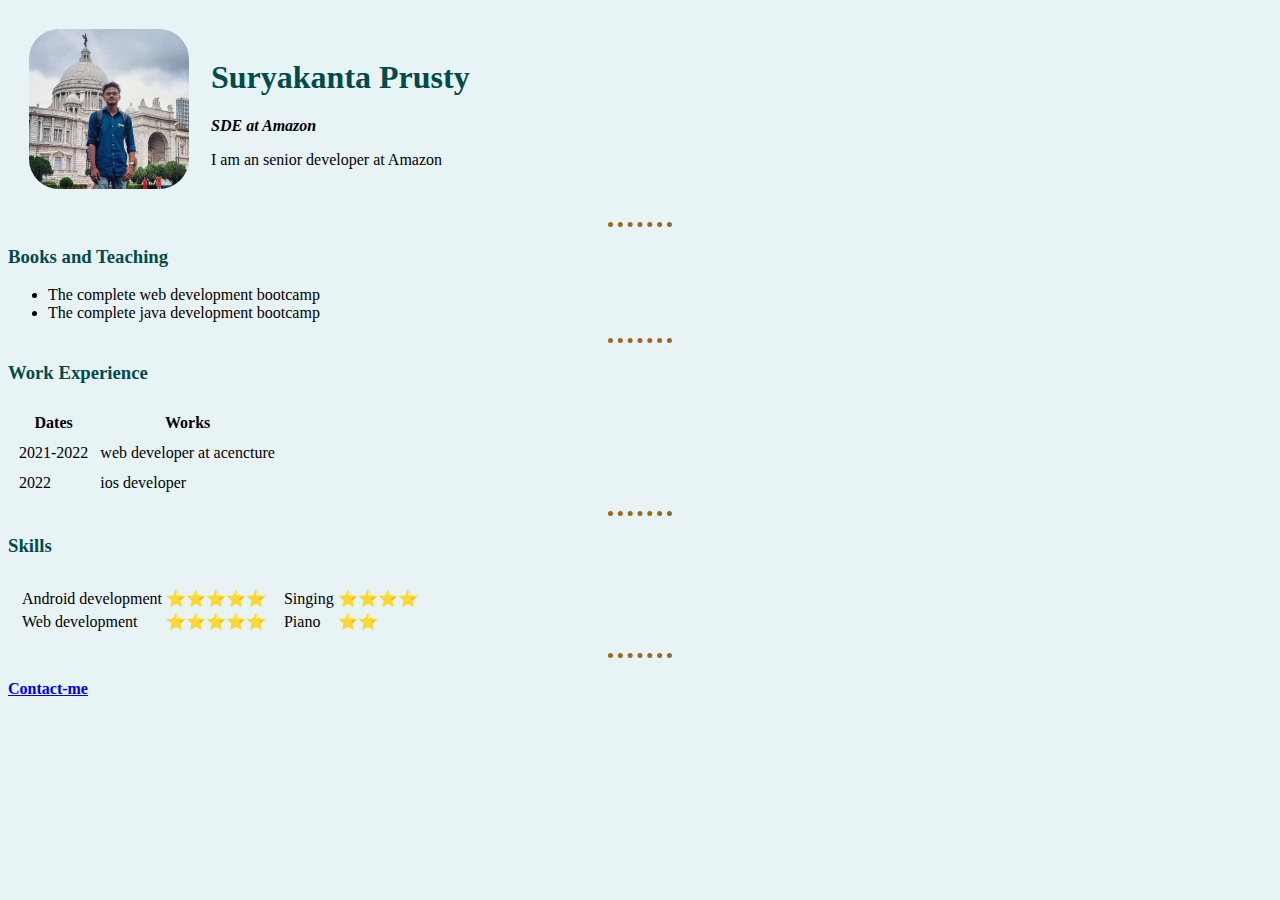
==== index.html @ 9561dbd8 "Update index.html" ====
<!DOCTYPE html>
<html lang="en">
<head>
  <meta charset="UTF-8">
  <meta http-equiv="X-UA-Compatible" content="IE=edge">
  <meta name="viewport" content="width=device-width, initial-scale=1.0">
  <title>Surya Profile</title>
  <link rel="stylesheet" href="CSS/style.css">
</head>
<body >

  <table cellspacing="20">
    <tr>
      <td><img class="profile" width="160px" src="images/surya profile.jpg" alt="profile image"></td>
      <td>  <h1>Suryakanta Prusty</h1>
        <em><strong><p>SDE at Amazon</p></strong></em>
        <p>I am an senior developer at Amazon</p>
      </td>
    </tr>
  </table>

  <hr>
  <h3>Books and Teaching</h3>
  <ul>
    <li>
      The complete web development bootcamp
    </li>
    <li>
      The complete java development bootcamp
    </li>
  </ul>
  <hr>

  <h3>Work Experience</h3>
  <table cellspacing="10px">
    <thead>
      <th>
        Dates
      </th>
      <th>
        Works
      </th>
    </thead>
    <tbody>
      <tr>
        <td>2021-2022</td>
        <td>web developer at acencture</td>
      </tr>
      <tr>
        <td>
          2022
        </td>
        <td>
          ios developer
        </td>
      </tr>
    </tbody>
  </table>
  <hr>
<h3>Skills</h3>
<table cellspacing="10px">
  <tr>
    <td>
      <table>
        <tr>
          <td>Android development</td>
          <td>⭐⭐⭐⭐⭐</td>
        </tr>
        <tr>
          <td>Web development</td>
          <td>⭐⭐⭐⭐⭐</td>
        </tr>
      </table>
    </td>
    <td>
      <table>
        <tr>
          <td>Singing</td>
          <td>⭐⭐⭐⭐</td>
        </tr>
        <tr>
          <td>Piano</td>
          <td>⭐⭐</td>
        </tr>
      </table>
    </td>
  </tr>
</table>

<hr>
<h4><a href="contact-me.html"> Contact-me</a></h4>
</body>
</html>
---- CSS/style.css ----
body{
    background-color:#e8f3f5;
  }
.profile{
    border-radius:30px;
  }
  hr{
    background-color: white;
    border-style: dotted none none;
    width: 5%;
    border-color: rgb(161, 101, 29);
    border-width: 5px;
    background-color:#e8f3f5;
  }
  h1{
    color: rgb(2, 75, 75);
  }
  h3{
    color: rgb(2, 75, 75);
  }
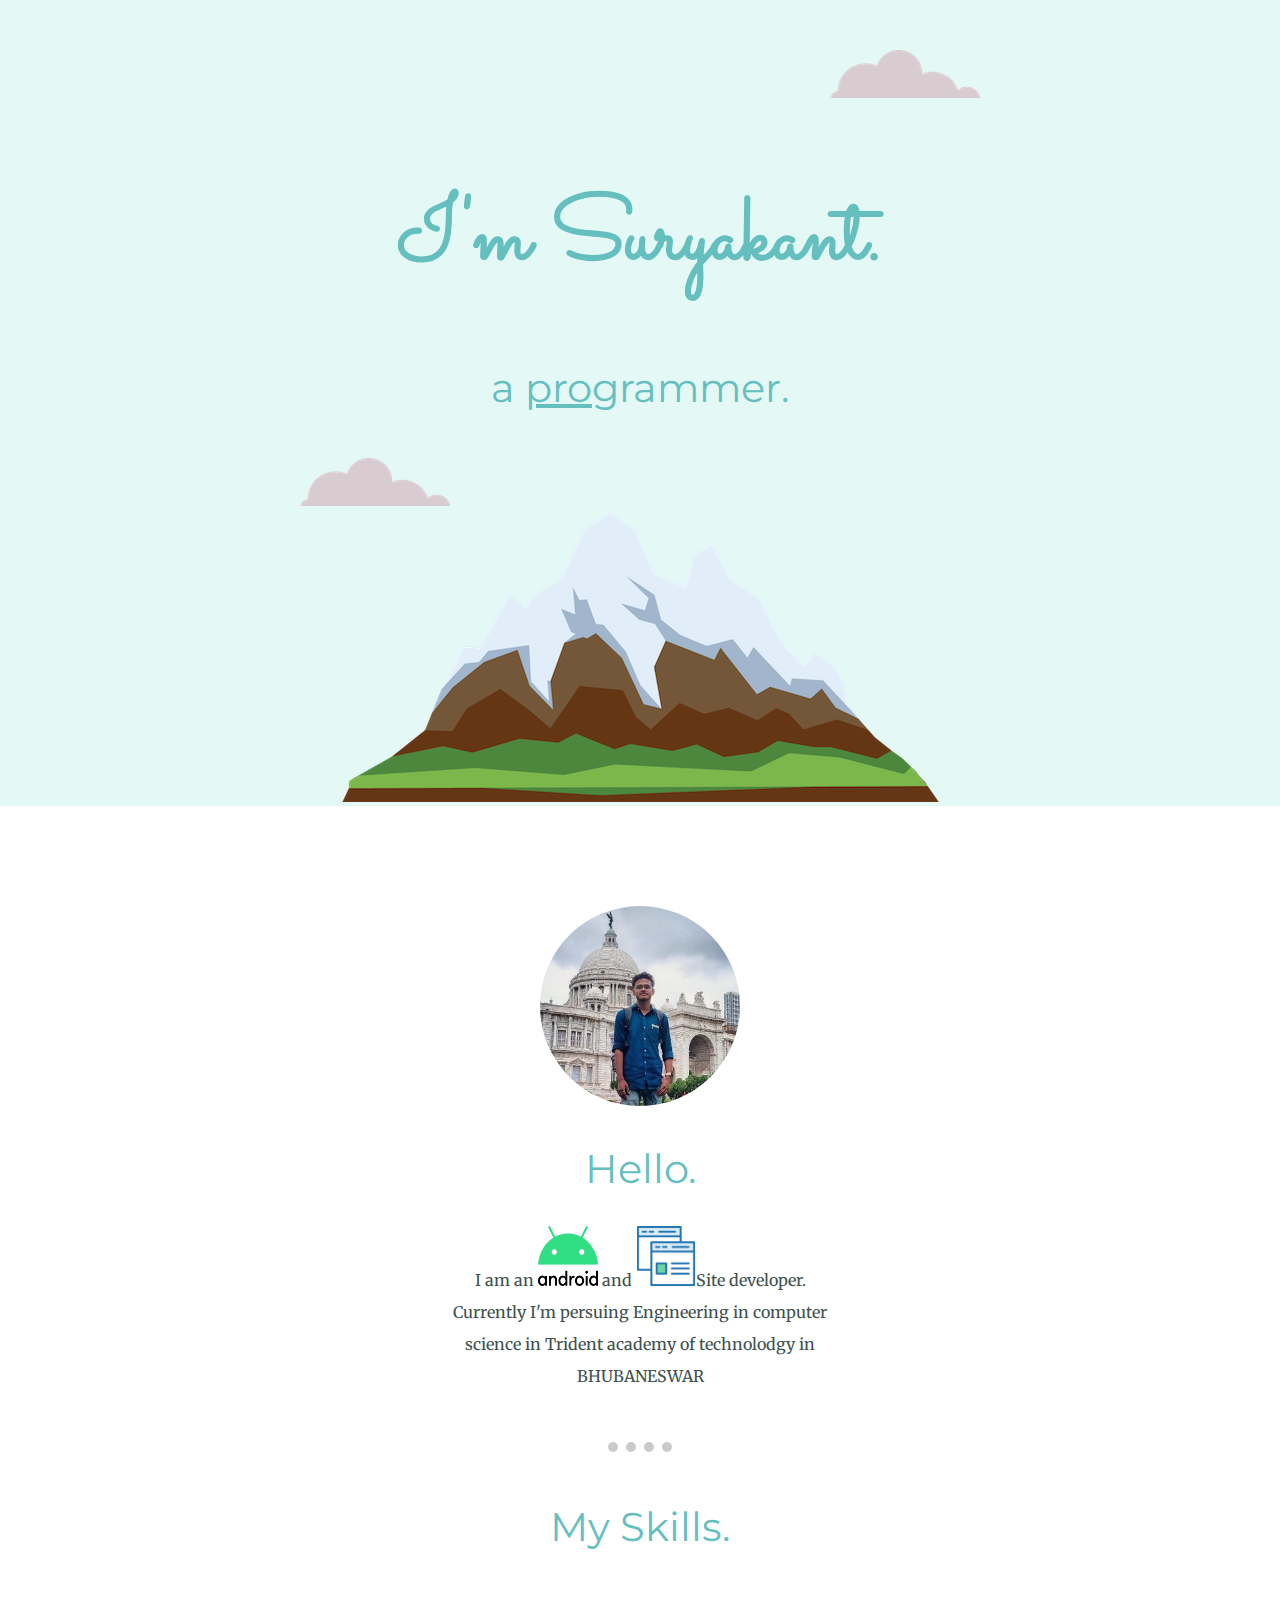
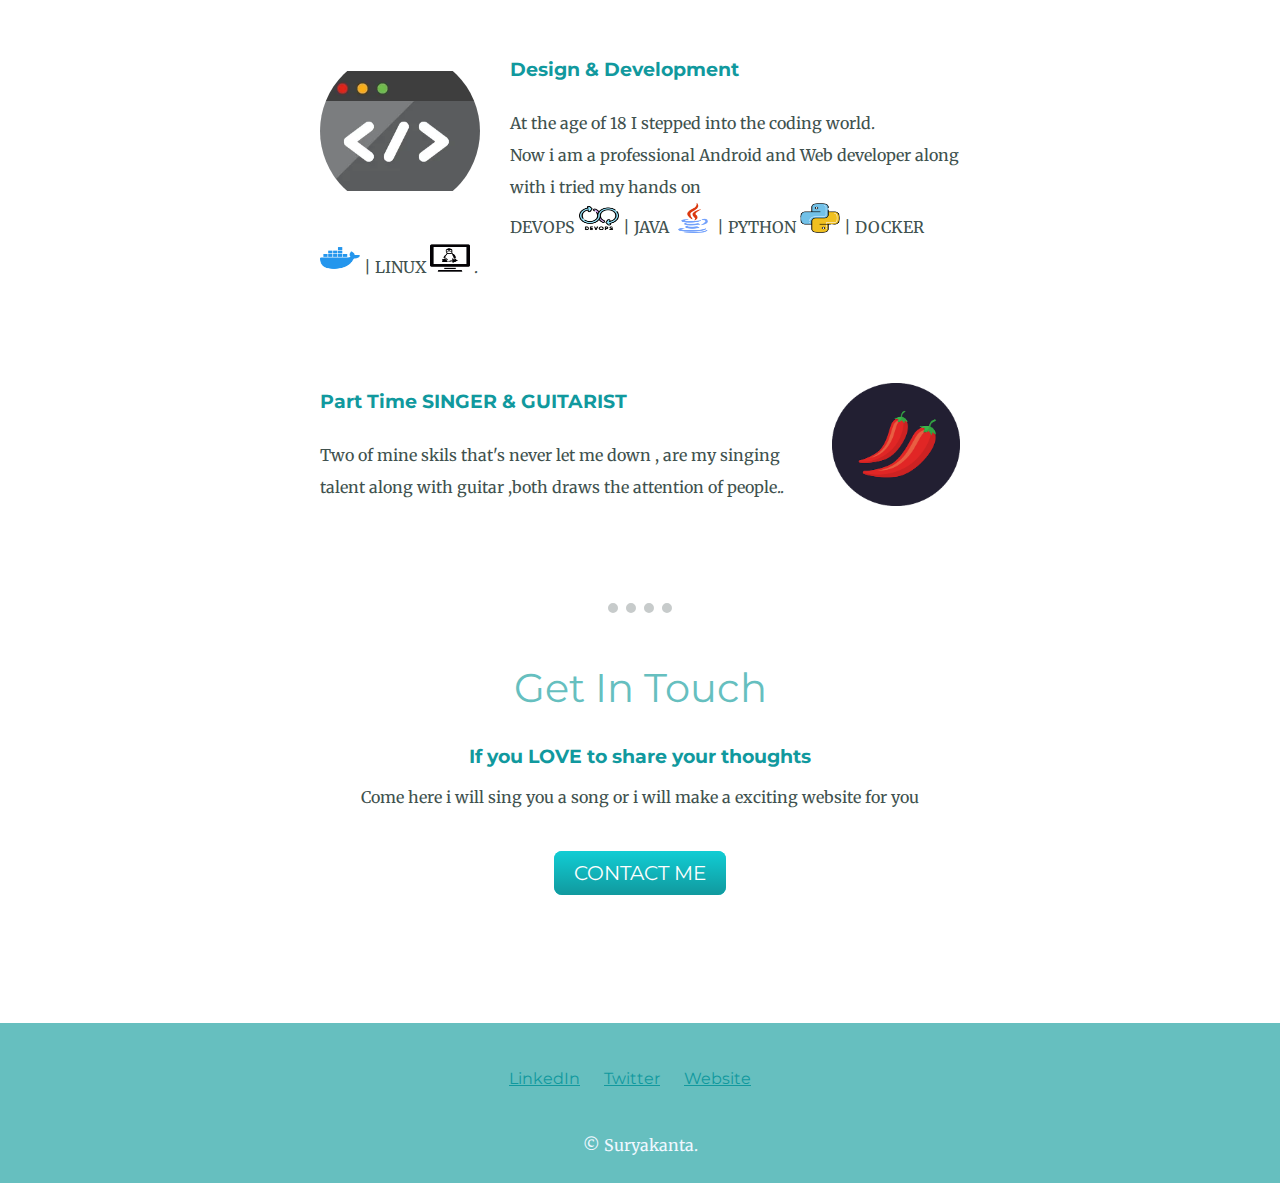
==== commit c77275bd: "Add files via upload" ====
--- a/index.html
+++ b/index.html
@@ -1,95 +1,79 @@
 <!DOCTYPE html>
 <html lang="en">
+
 <head>
-  <meta charset="UTF-8">
-  <meta http-equiv="X-UA-Compatible" content="IE=edge">
-  <meta name="viewport" content="width=device-width, initial-scale=1.0">
-  <title>Surya Profile</title>
-  <link rel="stylesheet" href="CSS/style.css">
+    <meta charset="UTF-8">
+    <meta http-equiv="X-UA-Compatible" content="IE=edge">
+    <meta name="viewport" content="width=device-width, initial-scale=1.0">
+    <title>Surya Personal Site</title>
+    <link rel="stylesheet" href="css/style.css">
+    <link rel="icon" href="favicon.ico?v=3">
+    <link rel="preconnect" href="https://fonts.googleapis.com">
+    <link rel="preconnect" href="https://fonts.gstatic.com" crossorigin>
+    <link href="https://fonts.googleapis.com/css2?family=Merriweather&family=Montserrat&family=Sacramento&display=swap"
+        rel="stylesheet">
 </head>
-<body >
 
-  <table cellspacing="20">
-    <tr>
-      <td><img class="profile" width="160px" src="images/surya profile.jpg" alt="profile image"></td>
-      <td>  <h1>Suryakanta Prusty</h1>
-        <em><strong><p>SDE at Amazon</p></strong></em>
-        <p>I am an senior developer at Amazon</p>
-      </td>
-    </tr>
-  </table>
+<body>
+    <div class="top-container">
+        <img class="top-cloud" src="Images/cloud.png" alt="cloud-img">
+        <h1>
+            I'm Suryakant.
+        </h1>
+        <h2>
+            a <span>pro</span>grammer.
+        </h2>
 
-  <hr>
-  <h3>Books and Teaching</h3>
-  <ul>
-    <li>
-      The complete web development bootcamp
-    </li>
-    <li>
-      The complete java development bootcamp
-    </li>
-  </ul>
-  <hr>
-
-  <h3>Work Experience</h3>
-  <table cellspacing="10px">
-    <thead>
-      <th>
-        Dates
-      </th>
-      <th>
-        Works
-      </th>
-    </thead>
-    <tbody>
-      <tr>
-        <td>2021-2022</td>
-        <td>web developer at acencture</td>
-      </tr>
-      <tr>
-        <td>
-          2022
-        </td>
-        <td>
-          ios developer
-        </td>
-      </tr>
-    </tbody>
-  </table>
-  <hr>
-<h3>Skills</h3>
-<table cellspacing="10px">
-  <tr>
-    <td>
-      <table>
-        <tr>
-          <td>Android development</td>
-          <td>⭐⭐⭐⭐⭐</td>
-        </tr>
-        <tr>
-          <td>Web development</td>
-          <td>⭐⭐⭐⭐⭐</td>
-        </tr>
-      </table>
-    </td>
-    <td>
-      <table>
-        <tr>
-          <td>Singing</td>
-          <td>⭐⭐⭐⭐</td>
-        </tr>
-        <tr>
-          <td>Piano</td>
-          <td>⭐⭐</td>
-        </tr>
-      </table>
-    </td>
-  </tr>
-</table>
-
-<hr>
-<h4><a href="contact-me.html"> Contact-me</a></h4>
-</body>
-</html>
+        <img class="bottom-cloud" src="Images/cloud.png" alt="cloud-img">
+        <img src="Images/mountain.png" alt="mountain-img">
+    </div>
+    <div class="middle-container">
+        <div class="profile">
+            <img id="surya-dp" src="Images/surya profile.jpg" alt="Surya-Profile">
+            <h2>Hello.</h2>
+            <p class="intro">I am an <img class="int-icon" src="Images/android-icon.png" alt=""> and <img class="int-icon"
+                    src="Images/browser.png" alt="">Site developer. <br>
+                Currently I'm persuing
+                Engineering in computer science in Trident academy of technolodgy in BHUBANESWAR
+            </p>
+        </div>
+        <hr id="rh1">
+        <div class="skill">
+            <h2>My Skills.</h2>
+            <div class="skill-row">
+                <img class="code-img" src="Images/giphy.webp" alt="">
+                <h3>Design & Development</h3>
+                <p class="code-skill-description">At the age of 18 I stepped into the coding world. <br> Now i am a
+                    professional Android and Web developer along with i tried my hands on <br>DEVOPS <img
+                        class="skill-img" src="Images/devops.png" alt=""> | JAVA <img class="skill-img"
+                        src="Images/java (1).png" alt=""> | PYTHON <img class="skill-img" src="Images/python.png"
+                        alt=""> | DOCKER <img class="skill-img" src="Images/docker.png" alt=""> | LINUX <img
+                        class="skill-img" src="Images/linux-computer.png" alt=""> .</p>
+            </div>
+            <div class="skill-row">
+                <img class="chilly-img" src="Images/chillies.png" alt="">
+                <h3>Part Time SINGER & GUITARIST</h3>
+                <p class="code-skill-description">Two of mine skils that's never let me down , are my singing talent
+                    along with guitar ,both draws the attention of people..</p>
+            </div>
+        </div>
+        <hr>
+        <div class="contact-me">
+            <h2>Get In Touch</h2>
+            <h3>If you LOVE to share your thoughts</h3>
+            <p>Come here i will sing you a song or i will make a exciting website for you</p>
+            <a class="btn" href="mailto:kantasuryas@gmail.com">CONTACT ME</a>
+        </div>
+    </div>
 
 
+    <div class="bottom-container">
+        <a class="footer-link" href="https://www.linkedin.com/in/suryakanta-%E0%A5%A4%E0%A5%A4-aa1542227">LinkedIn</a>
+        <a class="footer-link" href="https://twitter.com/">Twitter</a>
+        <a class="footer-link" href="https://www.appbrewery.co/">Website</a>
+        <p class="copyright">© Suryakanta.</p>
+    </div>
+
+</body>
+
+</html>--- a/css/style.css
+++ b/css/style.css
@@ -0,0 +1,149 @@
+body{
+    margin: 0;
+    text-align: center;
+    font-family: 'Merriweather', serif;
+    color: #40514E;
+}
+h1{
+    font-size: 562.5%;
+    position: relative;
+    font-family: 'Sacramento', cursive;
+    margin: 50px auto 0 auto;
+    line-height: 2;
+    color:  #66BFBF;
+   
+}
+h2{
+    font-family: 'Montserrat', sans-serif;
+    font-size: 2.5rem;
+    font-weight: normal;
+    color:  #66BFBF;
+}
+h3{
+    font-family: 'Montserrat', sans-serif;
+    color: #11999E;
+}
+a{
+     color: #11999E;
+     font-family: 'Montserrat', sans-serif;
+}
+a:hover{
+    color: #e4f9f5;
+
+}
+.top-container{
+    background-color: #e4f9f5;
+    position: relative;
+    padding-top: 100px;
+    
+}
+.middle-container{
+    padding-top: 100px;
+    padding-bottom: 100px;
+    
+}
+.bottom-container{
+   background-color: #66BFBF;
+   height: 160px;
+}
+.bottom-cloud{
+    position: absolute;
+    left: 300px;
+    bottom: 300px;
+}
+.top-cloud{
+    position: absolute;
+    right: 300px;
+    top: 50px;
+}
+#surya-dp{
+    border-radius: 60%;
+    height: 200px;
+    width: 200px;
+}
+.int-icon{
+    height: 60px;
+    width: 60px;
+}
+.skill1{
+    border-radius: 50%;
+
+}
+.skill-img{
+    height: 30px;
+    width: 40px;
+}
+.skill-row{
+    width: 50%;
+    margin: 100px auto 100px auto;
+    text-align: left;
+    line-height:2;
+}
+.code-img{
+    width: 25%;
+    border-radius: 50%;
+    float: left;
+    margin-right: 30px;
+}
+.chilly-img{
+    width: 20%;
+    float: right;
+    margin-left: 30px;
+}
+.btn {
+    background: #11cdd4;
+    background-image: -webkit-linear-gradient(top, #11cdd4, #11999e);
+    background-image: -moz-linear-gradient(top, #11cdd4, #11999e);
+    background-image: -ms-linear-gradient(top, #11cdd4, #11999e);
+    background-image: -o-linear-gradient(top, #11cdd4, #11999e);
+    background-image: linear-gradient(to bottom, #11cdd4, #11999e);
+    -webkit-border-radius: 8;
+    -moz-border-radius: 8;
+    border-radius: 8px;
+    font-family:'Montserrat', sans-serif;
+    color: #ffffff;
+    font-size: 20px;
+    padding: 10px 20px 10px 20px;
+    text-decoration: none;
+    line-height: 5;
+    
+  }
+  
+  .btn:hover {
+    background: #30e3cb;
+    background-image: -webkit-linear-gradient(top, #30e3cb, #2bc4ad);
+    background-image: -moz-linear-gradient(top, #30e3cb, #2bc4ad);
+    background-image: -ms-linear-gradient(top, #30e3cb, #2bc4ad);
+    background-image: -o-linear-gradient(top, #30e3cb, #2bc4ad);
+    background-image: linear-gradient(to bottom, #30e3cb, #2bc4ad);
+    text-decoration: none;
+  }
+  hr{
+    background-color: white;
+    border-style: dotted none none;
+    width: 5%;
+    border-color: #c7cbcb;
+    border-width: 10px;
+    margin: 50px auto 50px auto;
+    
+  }
+  .footer-link{
+    color: #11999E;
+    line-height: 7;
+    margin-right: 20px;
+  }
+  #hr1{
+    line-height: 2;
+  }
+  span{
+    text-decoration: underline;
+  }
+  .intro{
+    width: 30%;
+    margin: auto auto 10px auto;
+    line-height: 2;
+  }
+  .copyright{
+    color: aliceblue;
+    margin: auto auto 30px auto;
+  }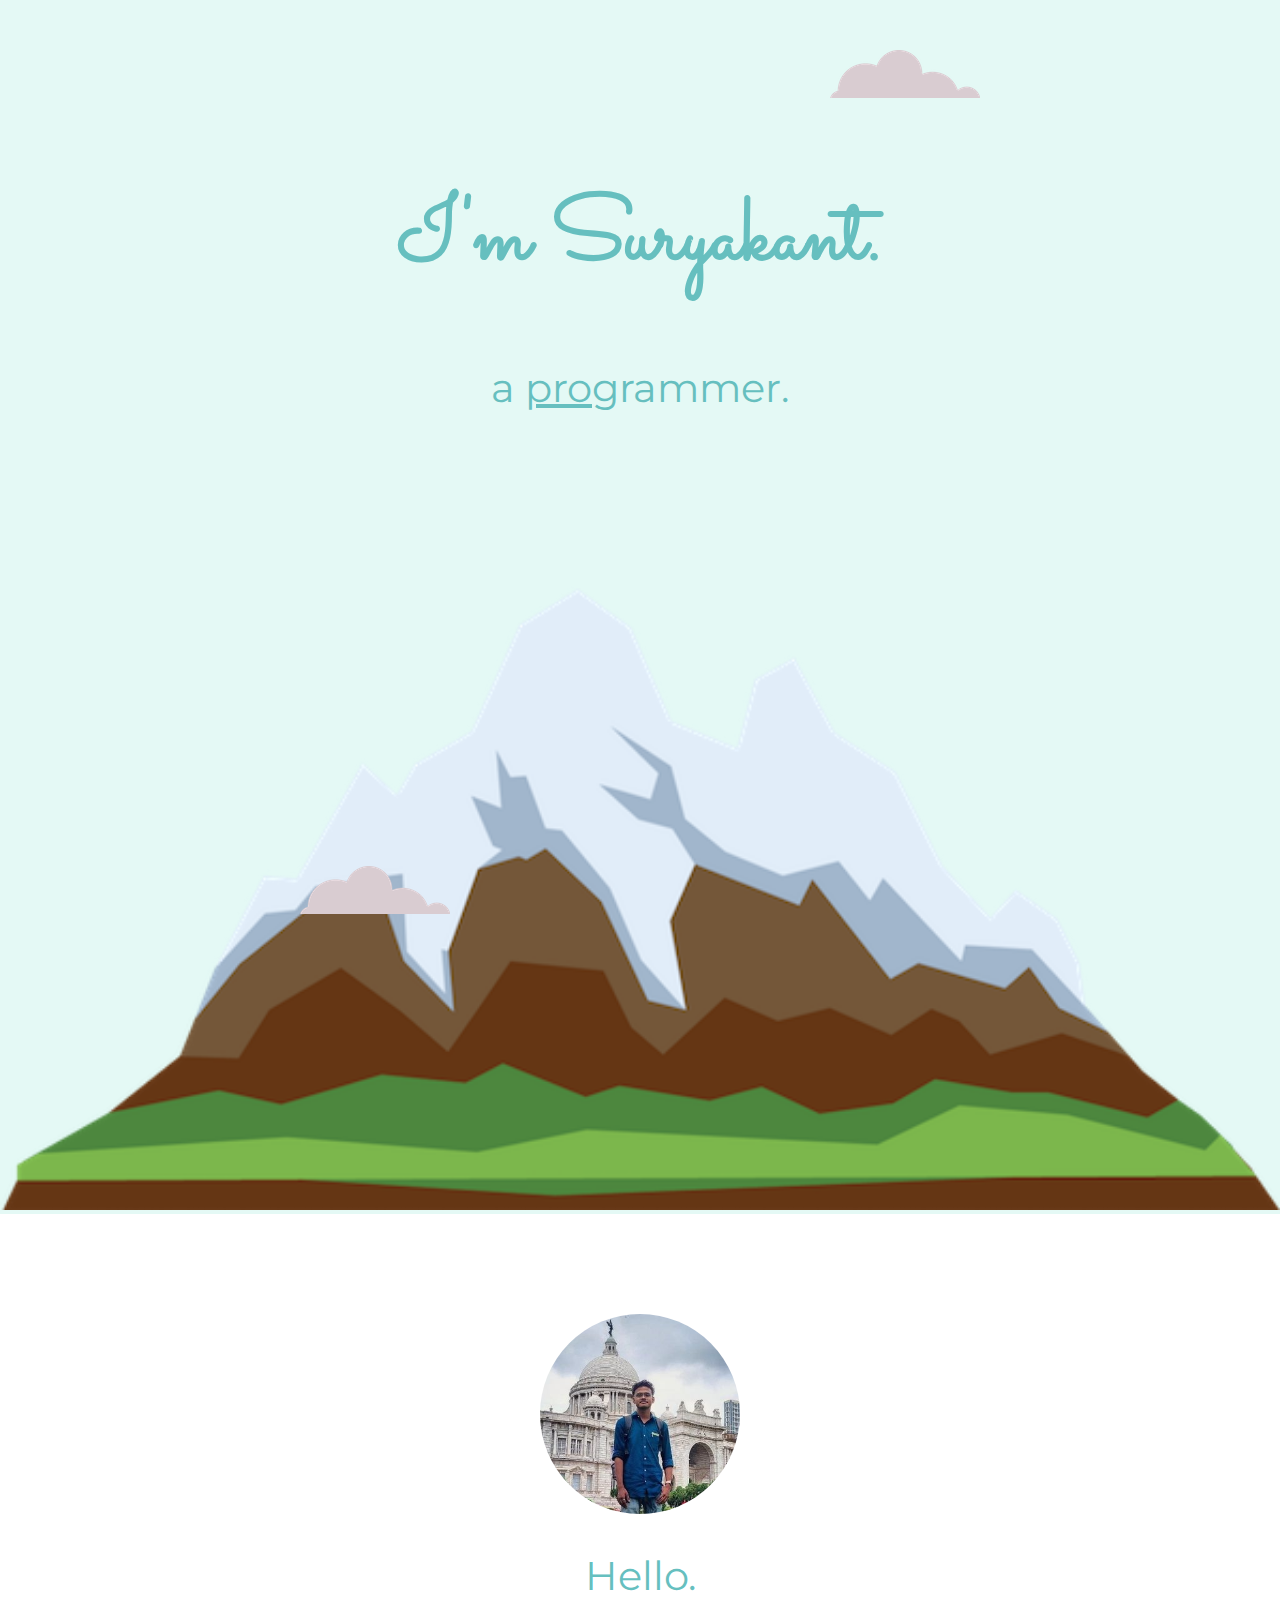
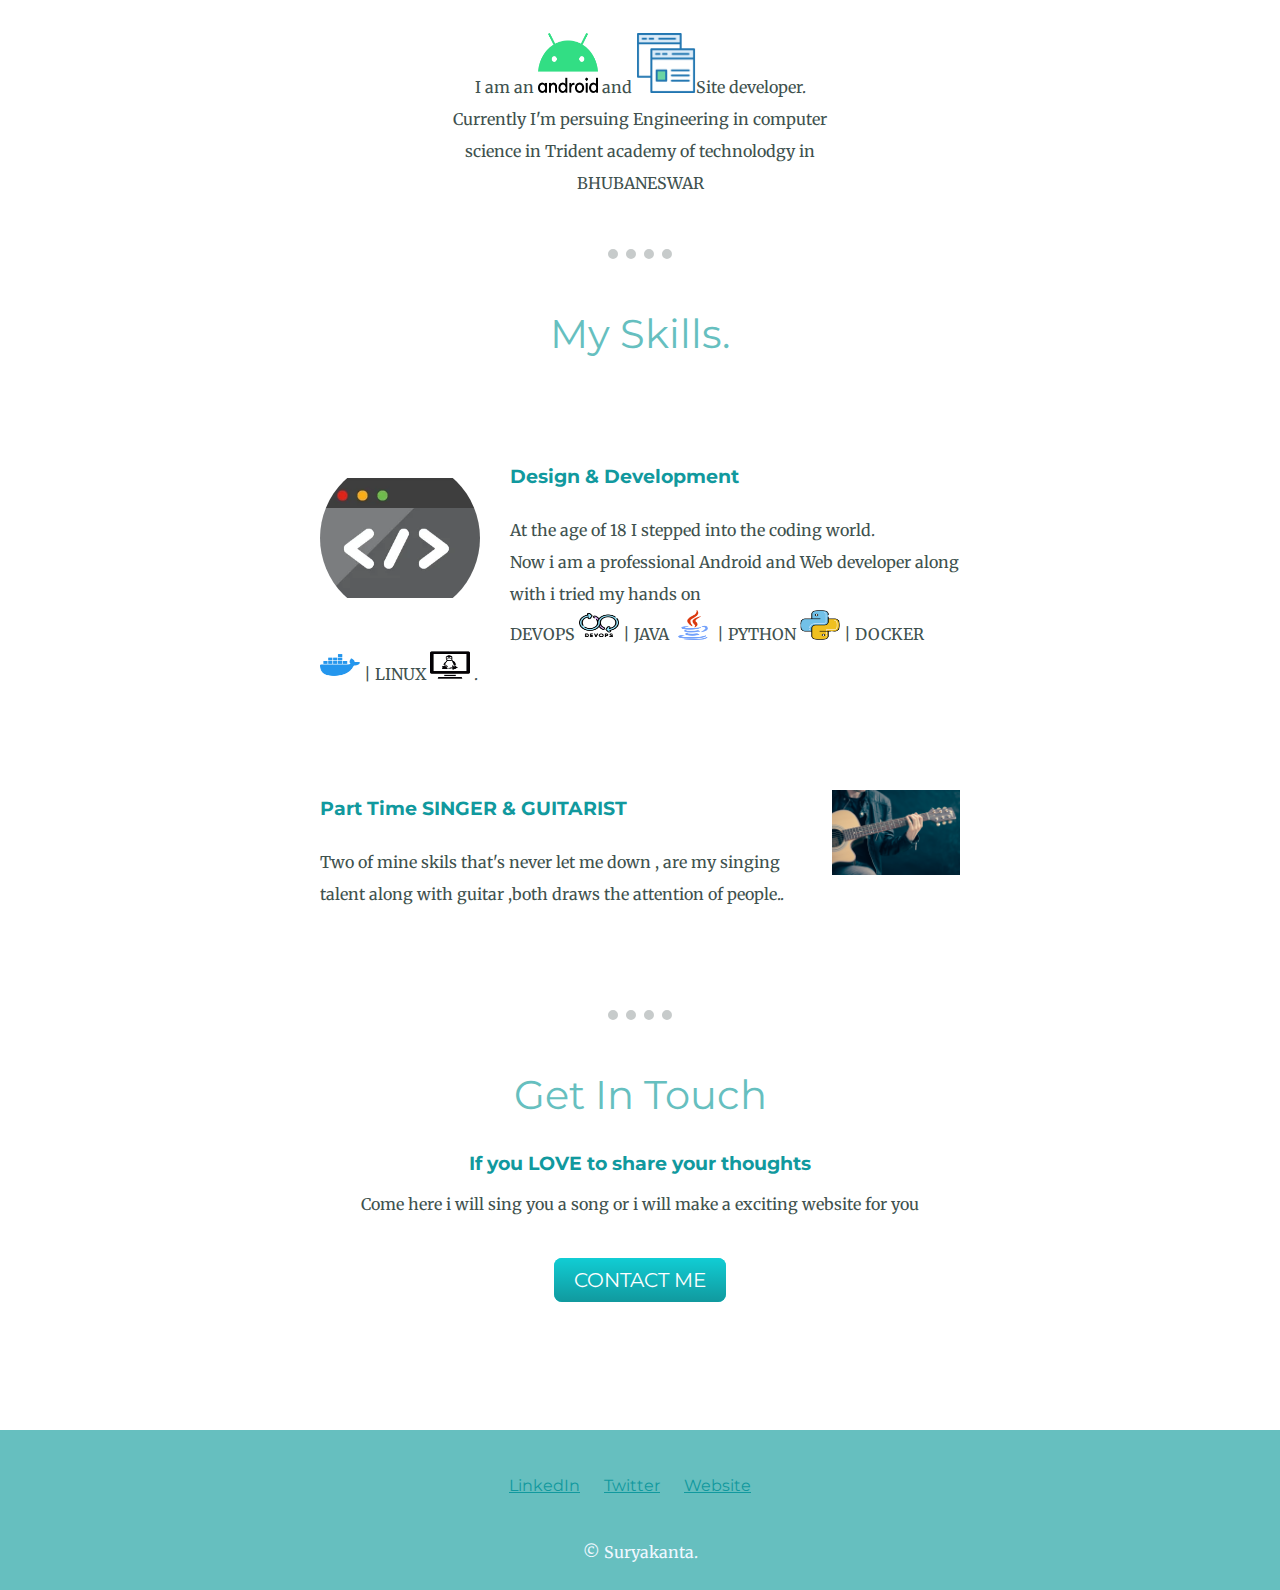
==== commit 93bcb7a0: "Update index.html" ====
--- a/index.html
+++ b/index.html
@@ -25,7 +25,7 @@
         </h2>
 
         <img class="bottom-cloud" src="Images/cloud.png" alt="cloud-img">
-        <img src="Images/mountain.png" alt="mountain-img">
+        <img class="mountain" src="Images/mountain.png" alt="mountain-img">
     </div>
     <div class="middle-container">
         <div class="profile">
@@ -51,7 +51,7 @@
                         class="skill-img" src="Images/linux-computer.png" alt=""> .</p>
             </div>
             <div class="skill-row">
-                <img class="chilly-img" src="Images/chillies.png" alt="">
+                <img class="chilly-img" src="Images/pexels-pixabay-33597.jpg" alt="">
                 <h3>Part Time SINGER & GUITARIST</h3>
                 <p class="code-skill-description">Two of mine skils that's never let me down , are my singing talent
                     along with guitar ,both draws the attention of people..</p>
@@ -76,4 +76,4 @@
 
 </body>
 
-</html>+</html>
--- a/css/style.css
+++ b/css/style.css
@@ -12,6 +12,10 @@
     line-height: 2;
     color:  #66BFBF;
    
+}
+.mountain{
+    width: 100%;
+    height: fit-content;
 }
 h2{
     font-family: 'Montserrat', sans-serif;
@@ -146,4 +150,4 @@
   .copyright{
     color: aliceblue;
     margin: auto auto 30px auto;
-  }+  }
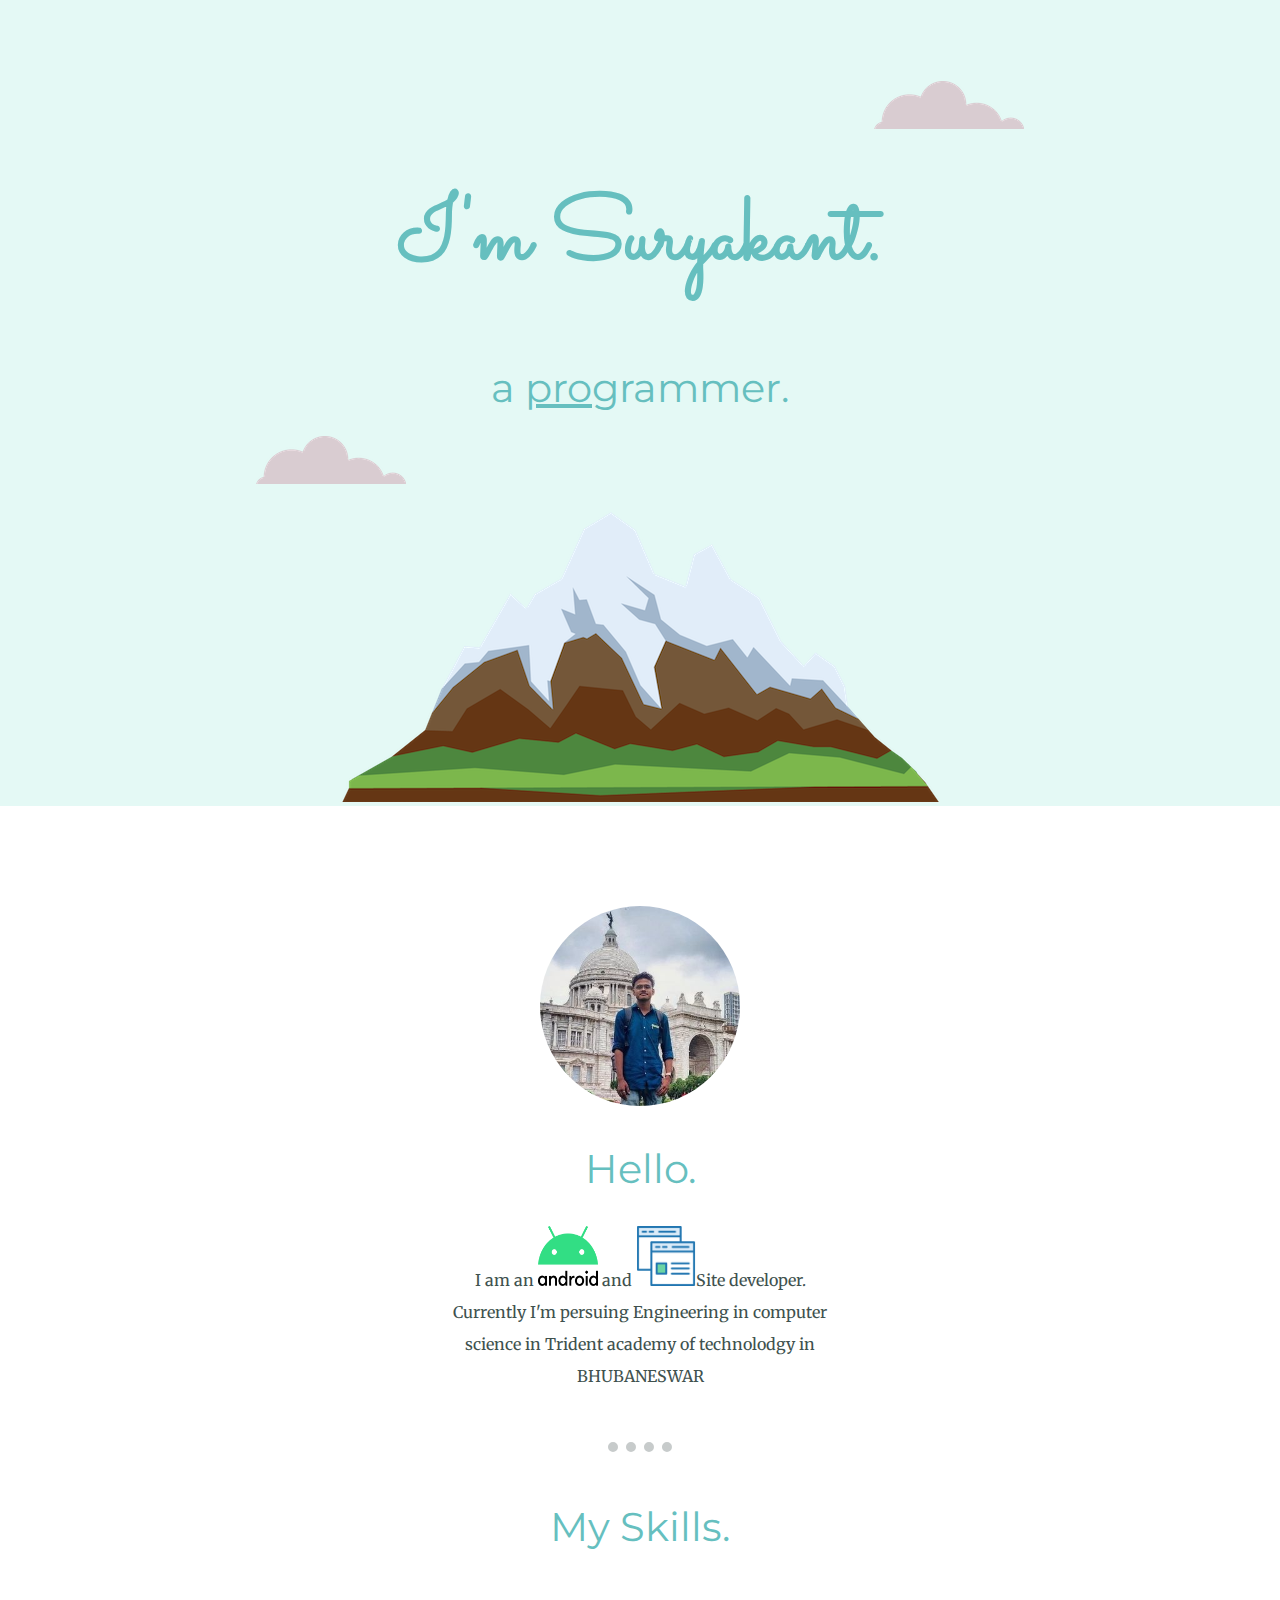
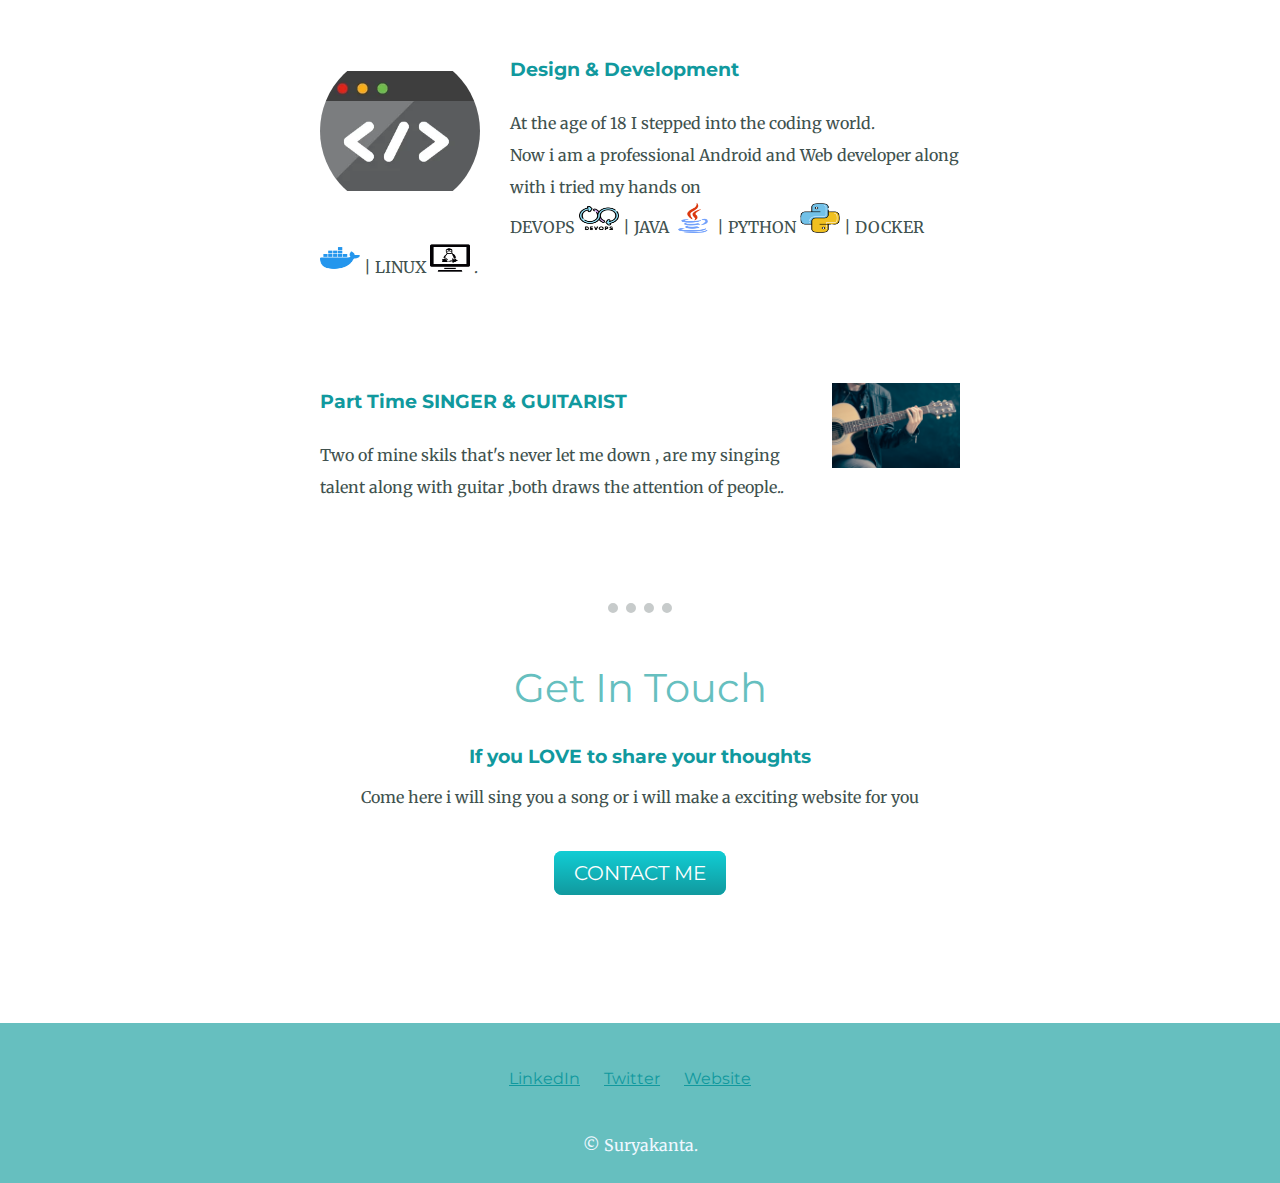
==== commit 5fba7ca4: "Update index.html" ====
--- a/index.html
+++ b/index.html
@@ -23,9 +23,16 @@
         <h2>
             a <span>pro</span>grammer.
         </h2>
+        <div class="row">
+            <div class="col-lg-12">
+                <img class="bottom-cloud" src="Images/cloud.png" alt="cloud-img">
+            </div>
+            <div class="col-lg-12">
+                <img class="mountain" src="Images/mountain.png" alt="mountain-img">
+            </div>
+        </div>
 
-        <img class="bottom-cloud" src="Images/cloud.png" alt="cloud-img">
-        <img class="mountain" src="Images/mountain.png" alt="mountain-img">
+        
     </div>
     <div class="middle-container">
         <div class="profile">
@@ -62,7 +69,7 @@
             <h2>Get In Touch</h2>
             <h3>If you LOVE to share your thoughts</h3>
             <p>Come here i will sing you a song or i will make a exciting website for you</p>
-            <a class="btn" href="mailto:kantasuryas@gmail.com">CONTACT ME</a>
+            <a class="btn" href="mailto:kantaprustys@gmail.com">CONTACT ME</a>
         </div>
     </div>
 
--- a/css/style.css
+++ b/css/style.css
@@ -13,10 +13,10 @@
     color:  #66BFBF;
    
 }
-.mountain{
+/* .mountain{
     width: 100%;
-    height: fit-content;
-}
+    height: 100%;
+} */
 h2{
     font-family: 'Montserrat', sans-serif;
     font-size: 2.5rem;
@@ -52,13 +52,13 @@
 }
 .bottom-cloud{
     position: absolute;
-    left: 300px;
-    bottom: 300px;
+    left: 20%;
+    bottom: 40%;
 }
 .top-cloud{
     position: absolute;
-    right: 300px;
-    top: 50px;
+    right: 20%;
+    top: 10%;
 }
 #surya-dp{
     border-radius: 60%;
@@ -87,6 +87,18 @@
     width: 25%;
     border-radius: 50%;
     float: left;
+    margin-right: 30px;
+}
+.code-img:hover{
+    width: 25%;
+    border-radius: 50%;
+    float: right;
+    margin-left: 30px;
+}
+.chilly-img:hover{
+    width: 20%;
+    float: left;
+    border-radius: 30%;
     margin-right: 30px;
 }
 .chilly-img{
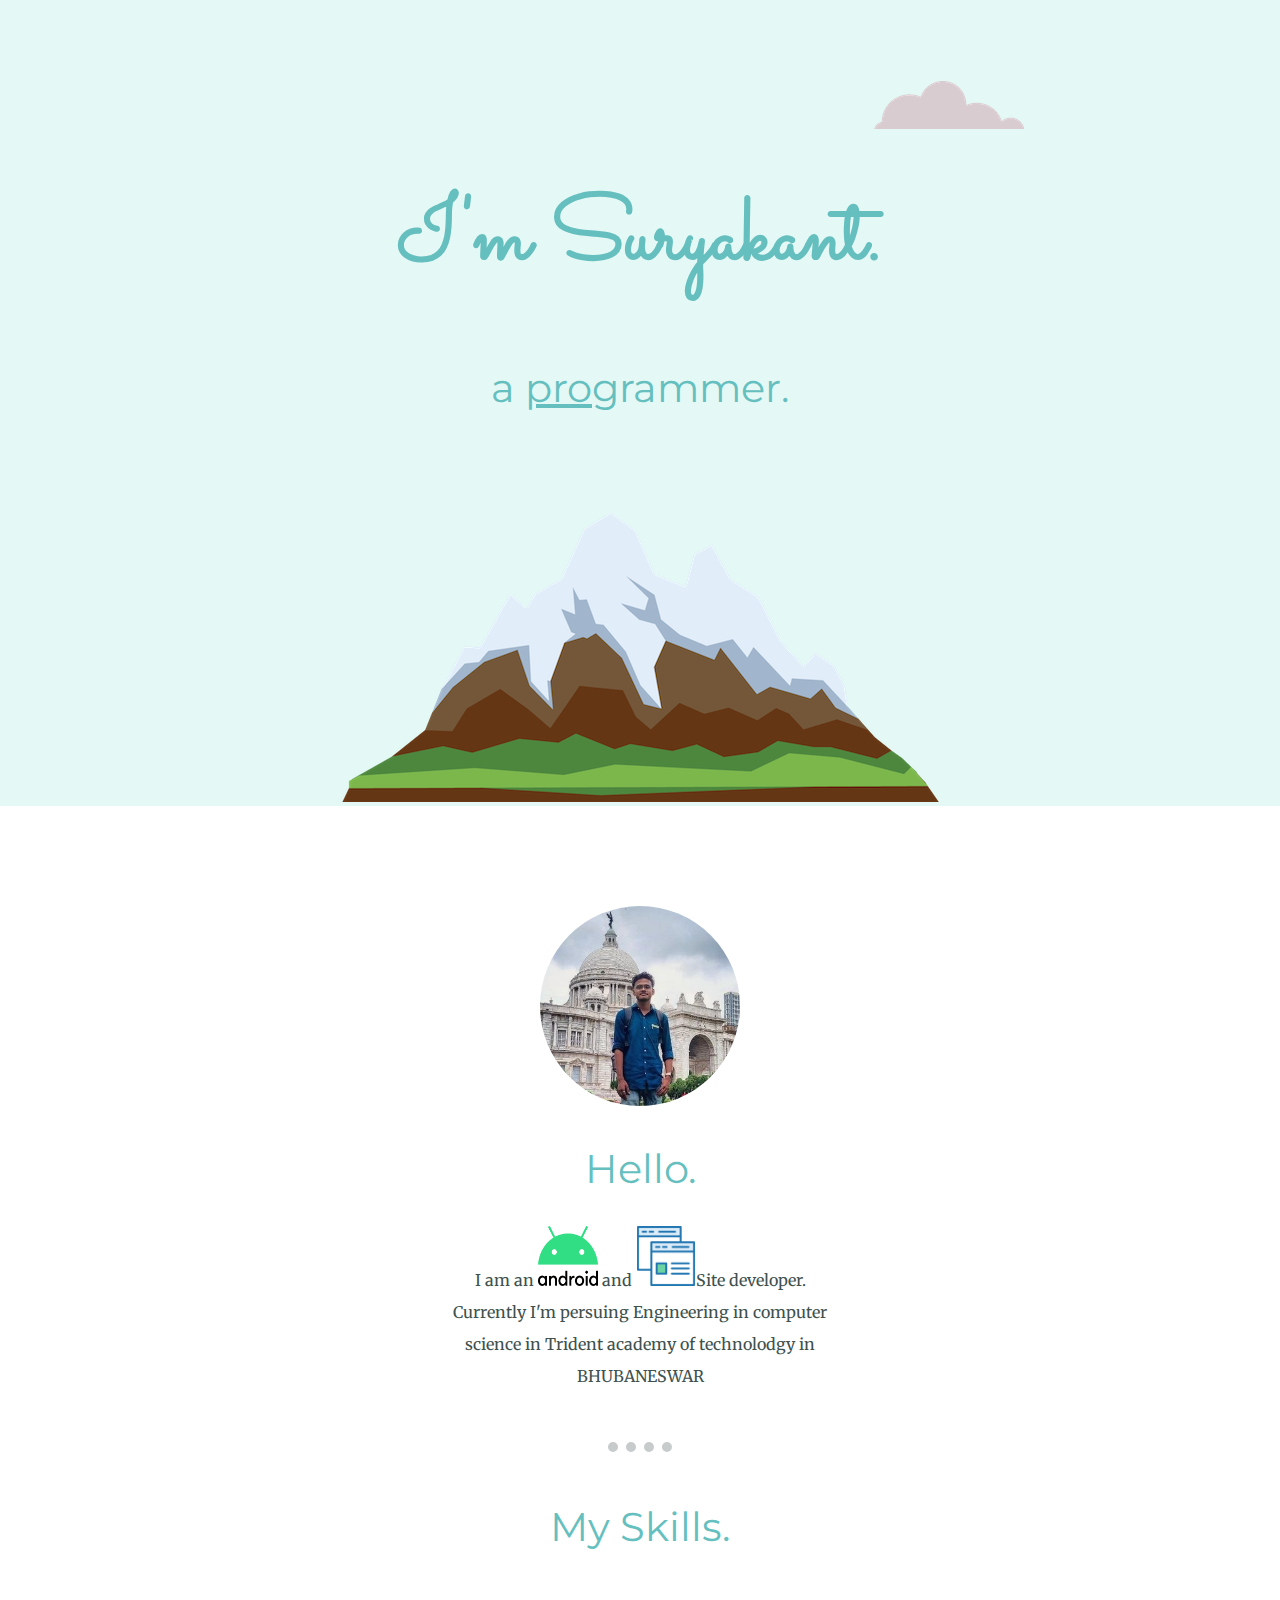
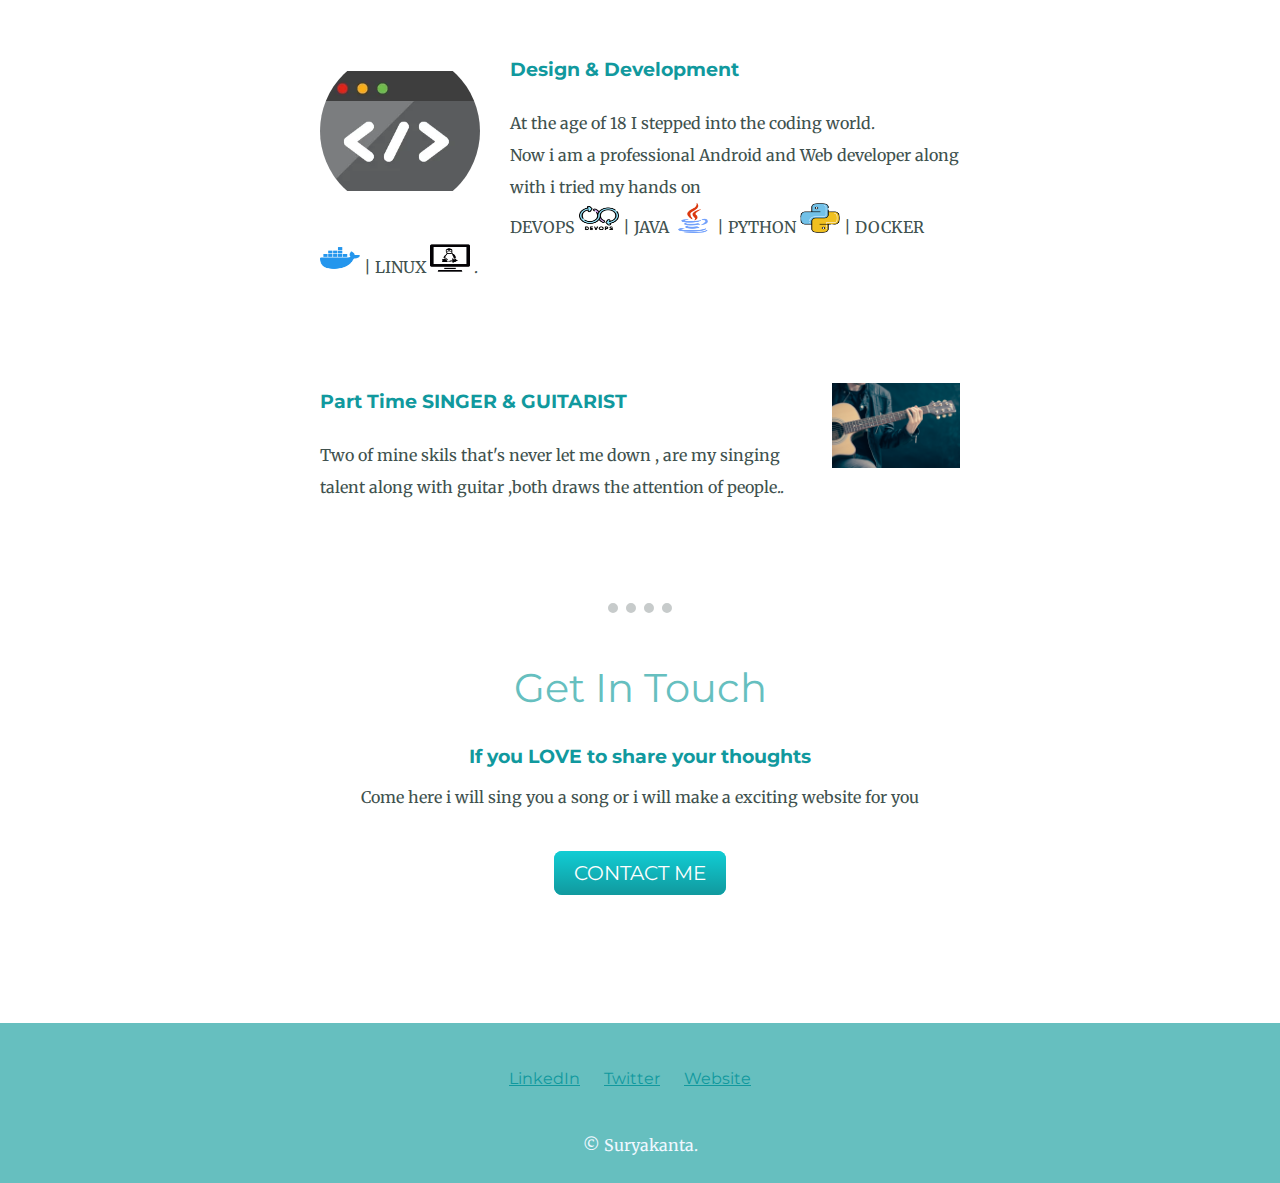
==== commit 52a29cba: "Update index.html" ====
--- a/index.html
+++ b/index.html
@@ -24,9 +24,7 @@
             a <span>pro</span>grammer.
         </h2>
         <div class="row">
-            <div class="col-lg-12">
-                <img class="bottom-cloud" src="Images/cloud.png" alt="cloud-img">
-            </div>
+            
             <div class="col-lg-12">
                 <img class="mountain" src="Images/mountain.png" alt="mountain-img">
             </div>
